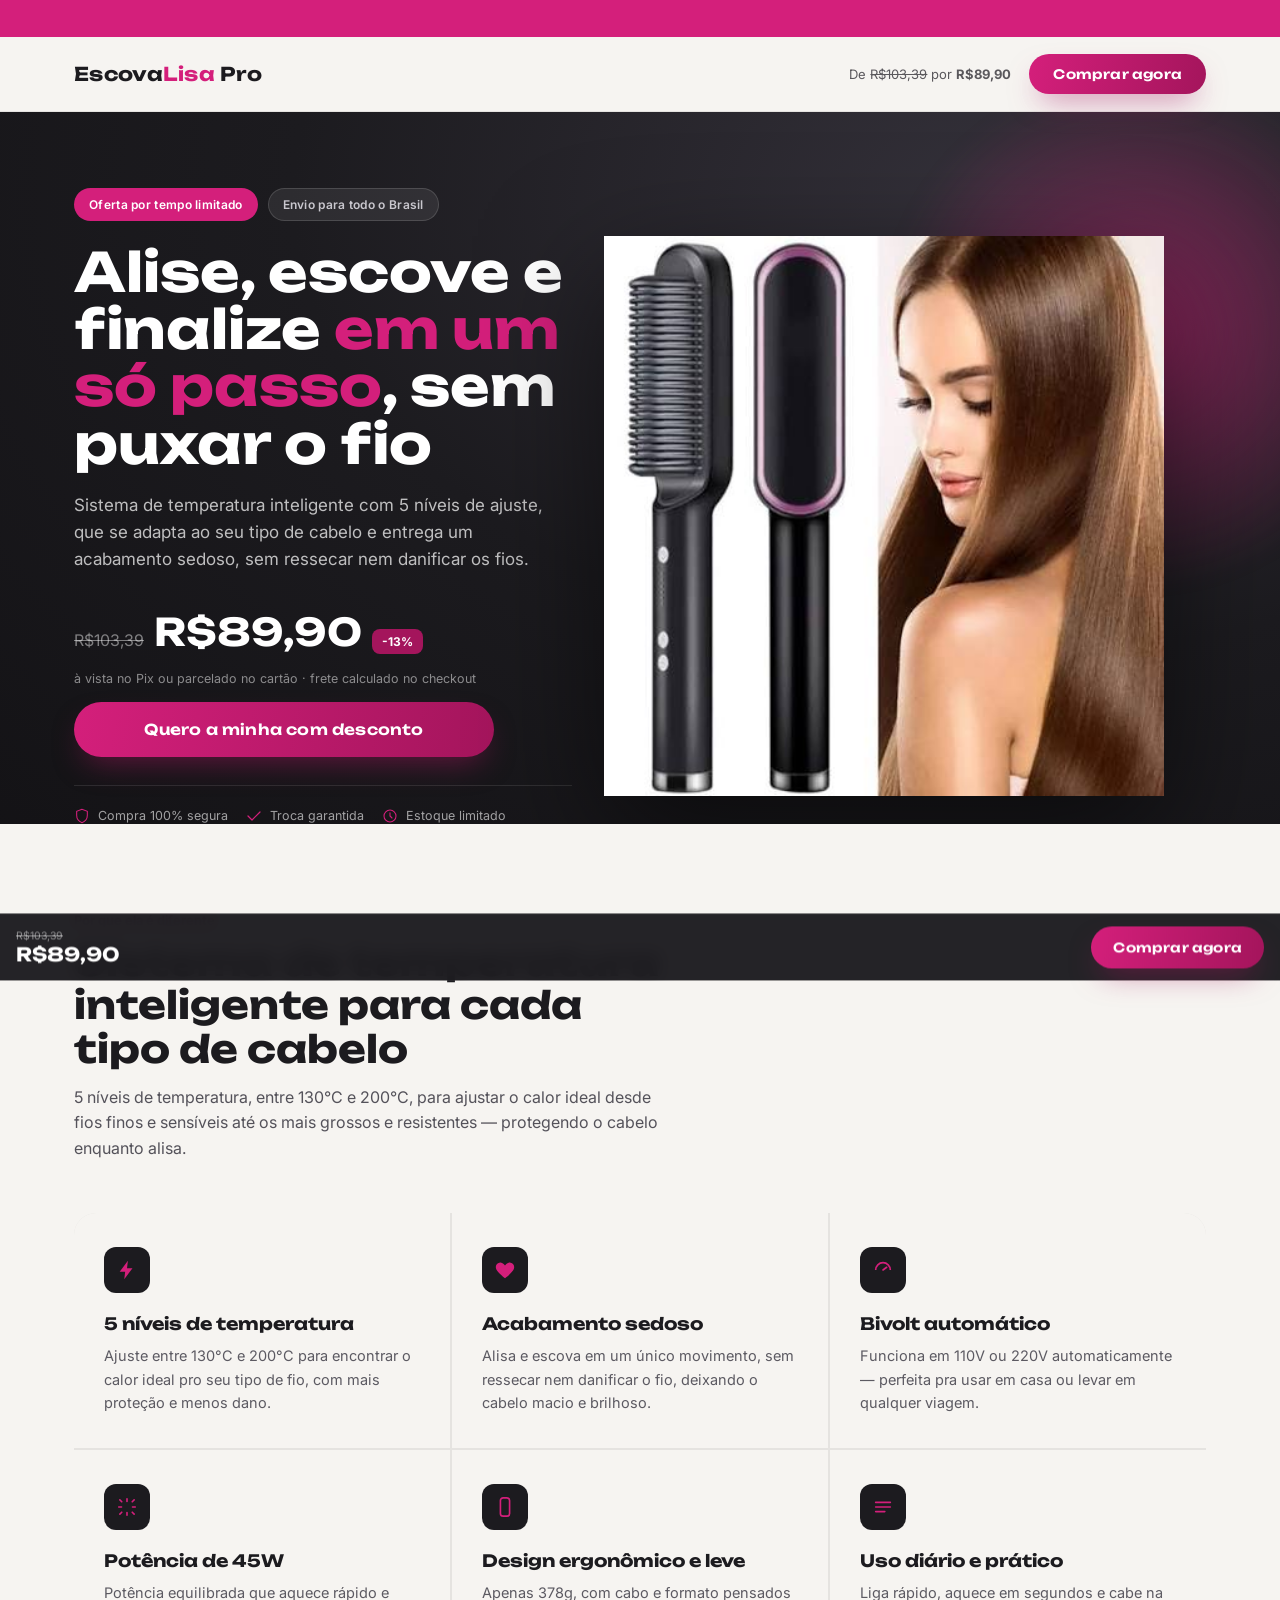
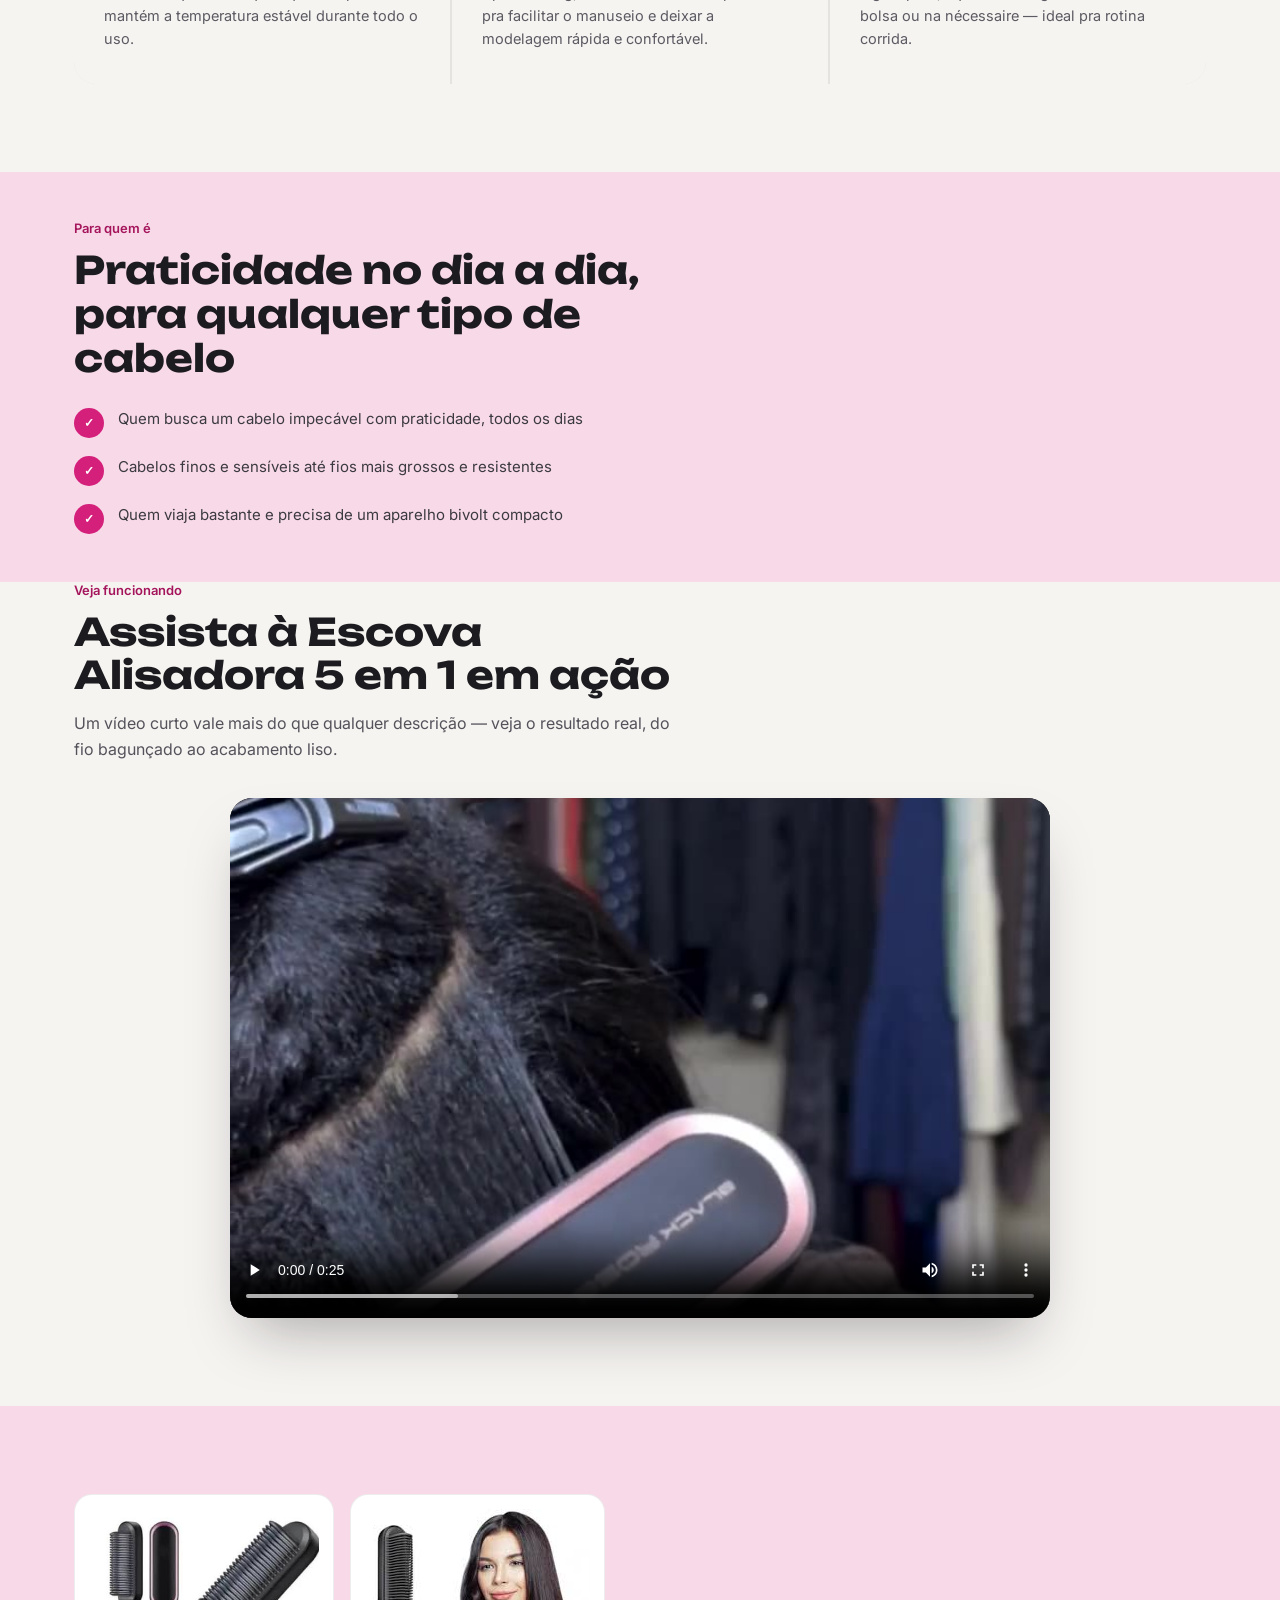
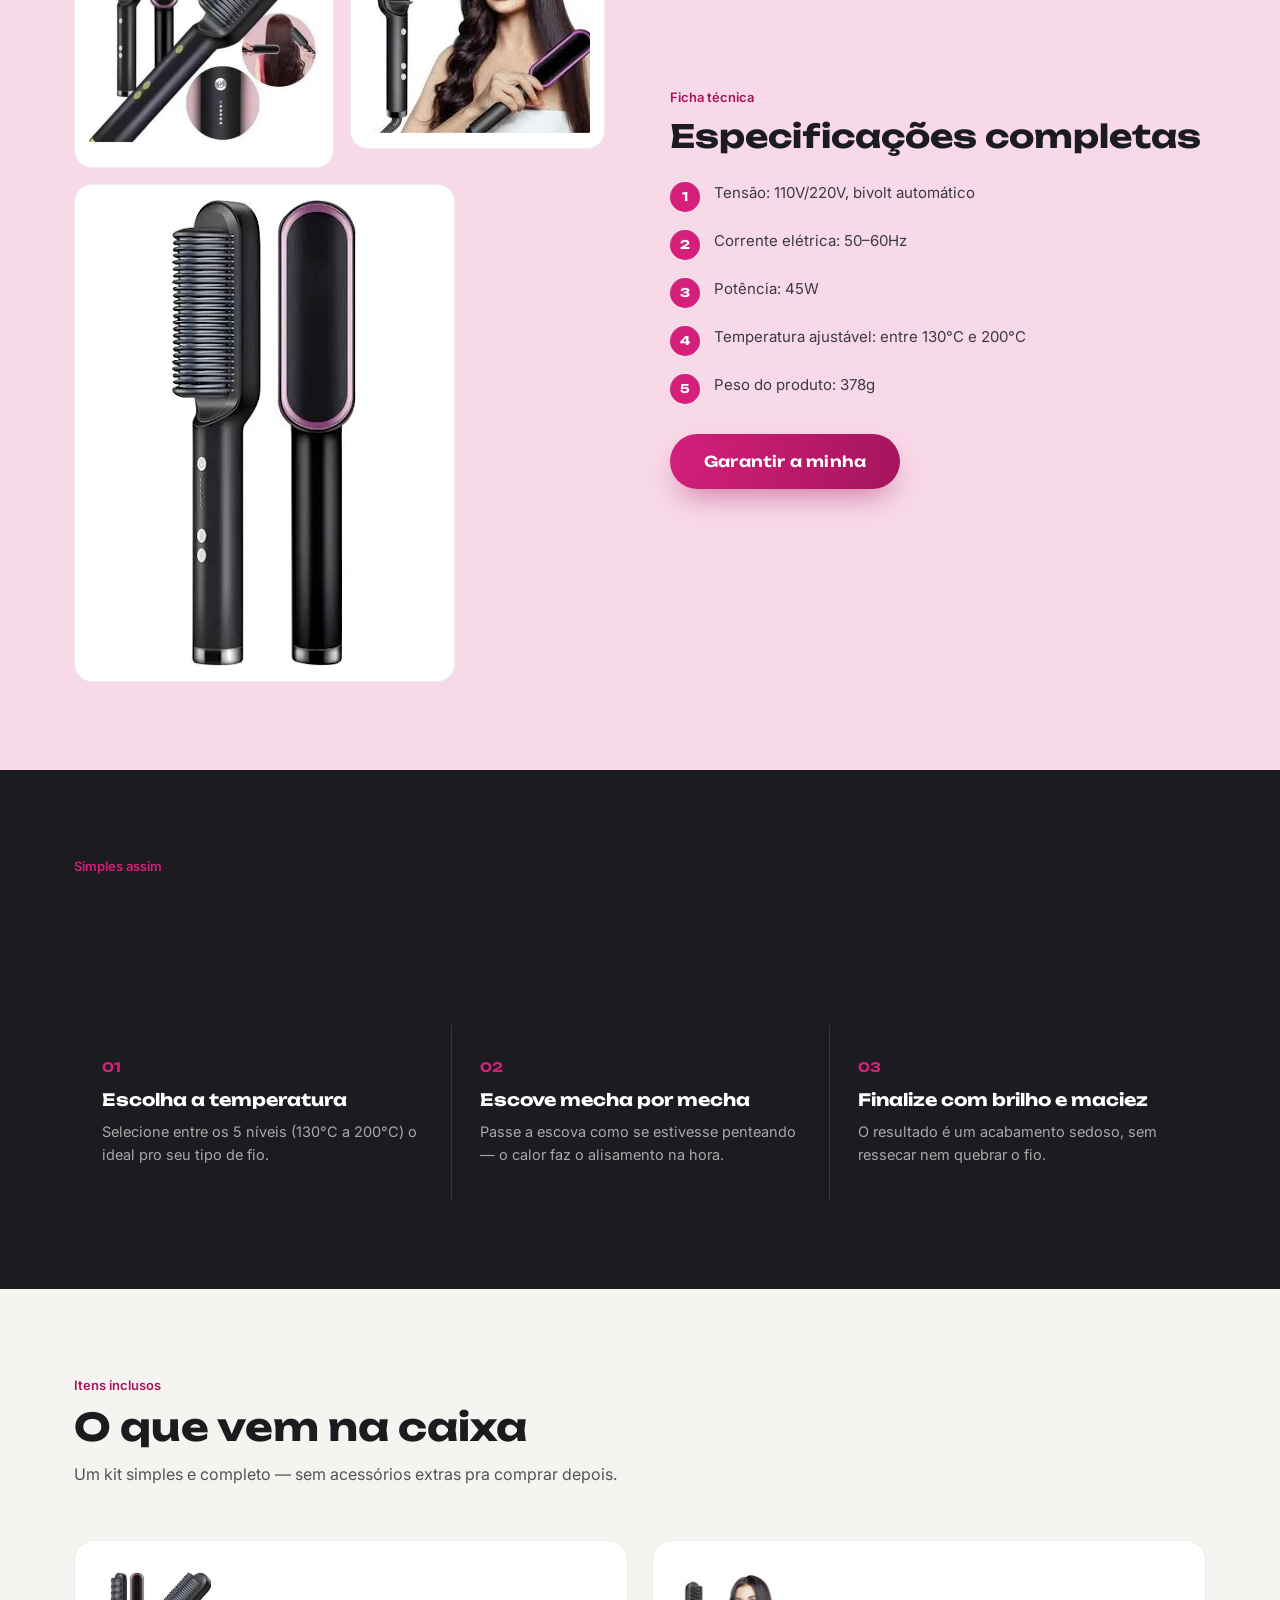
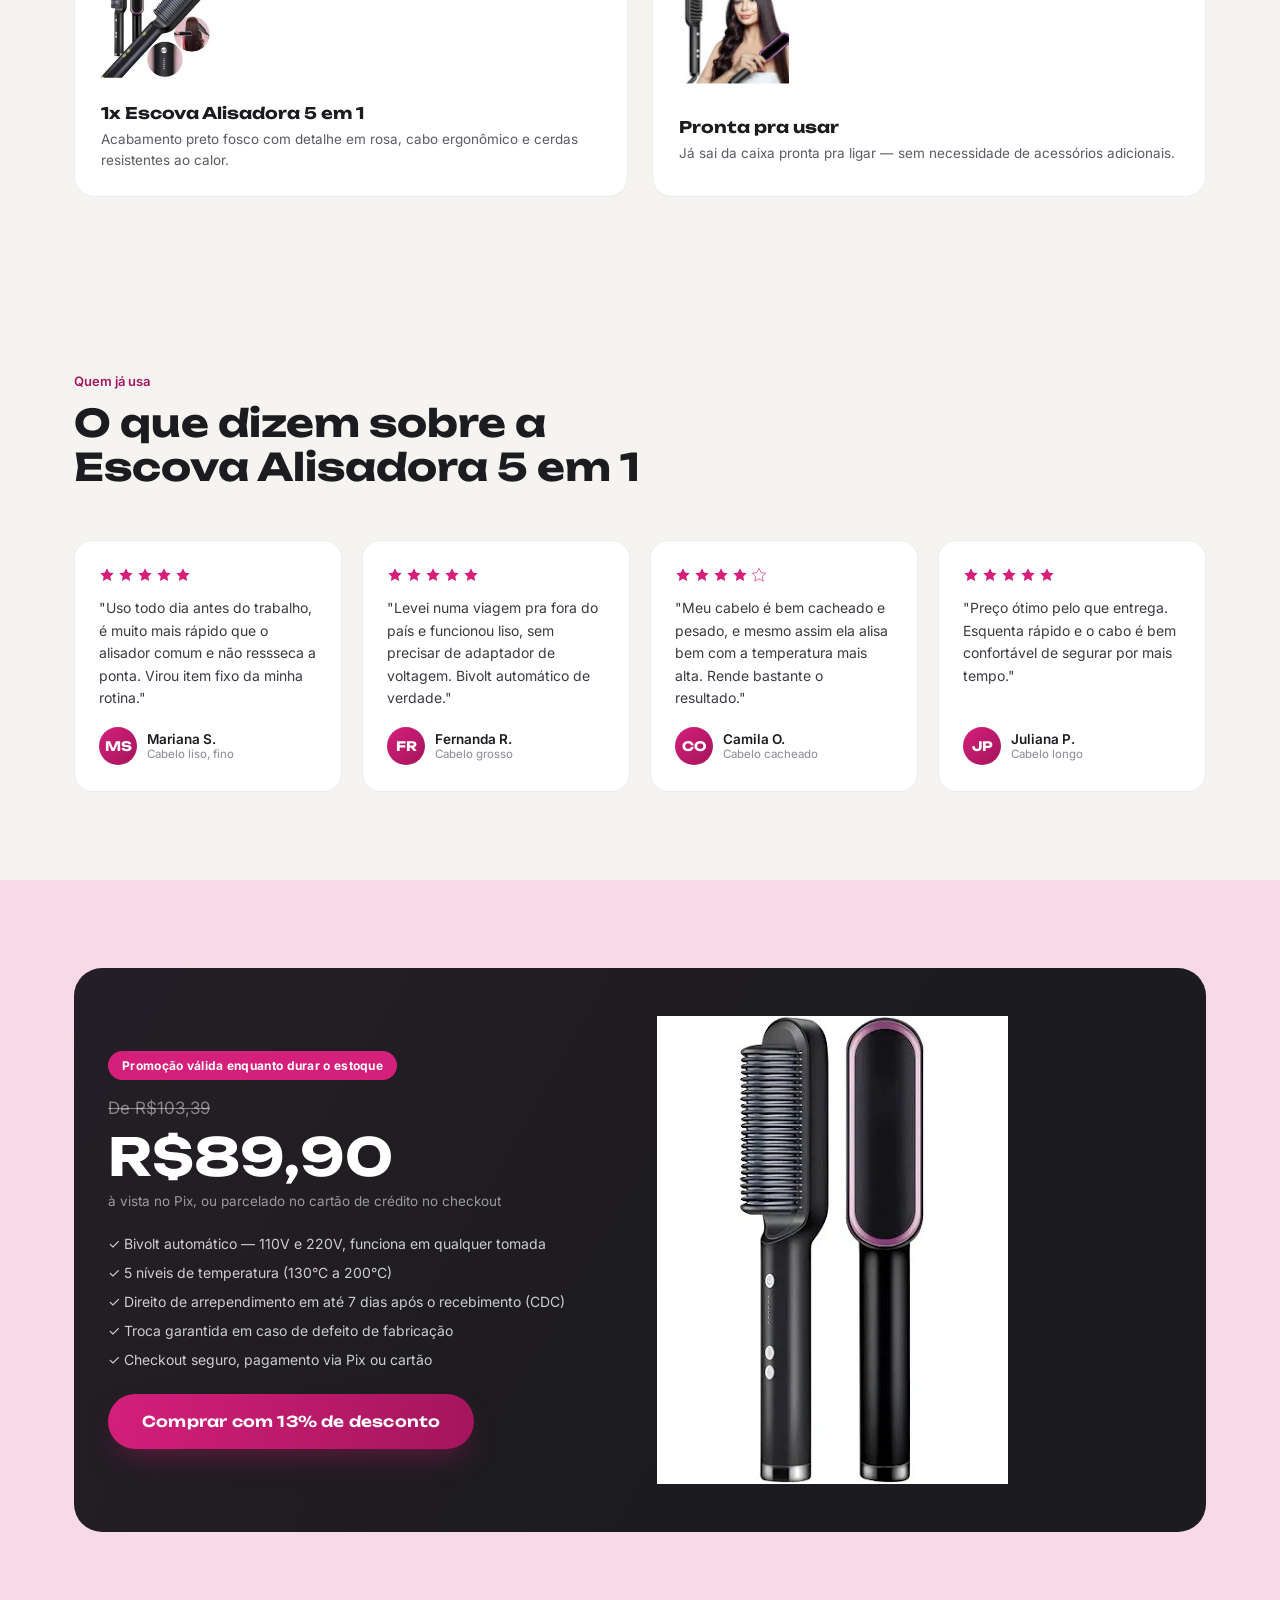
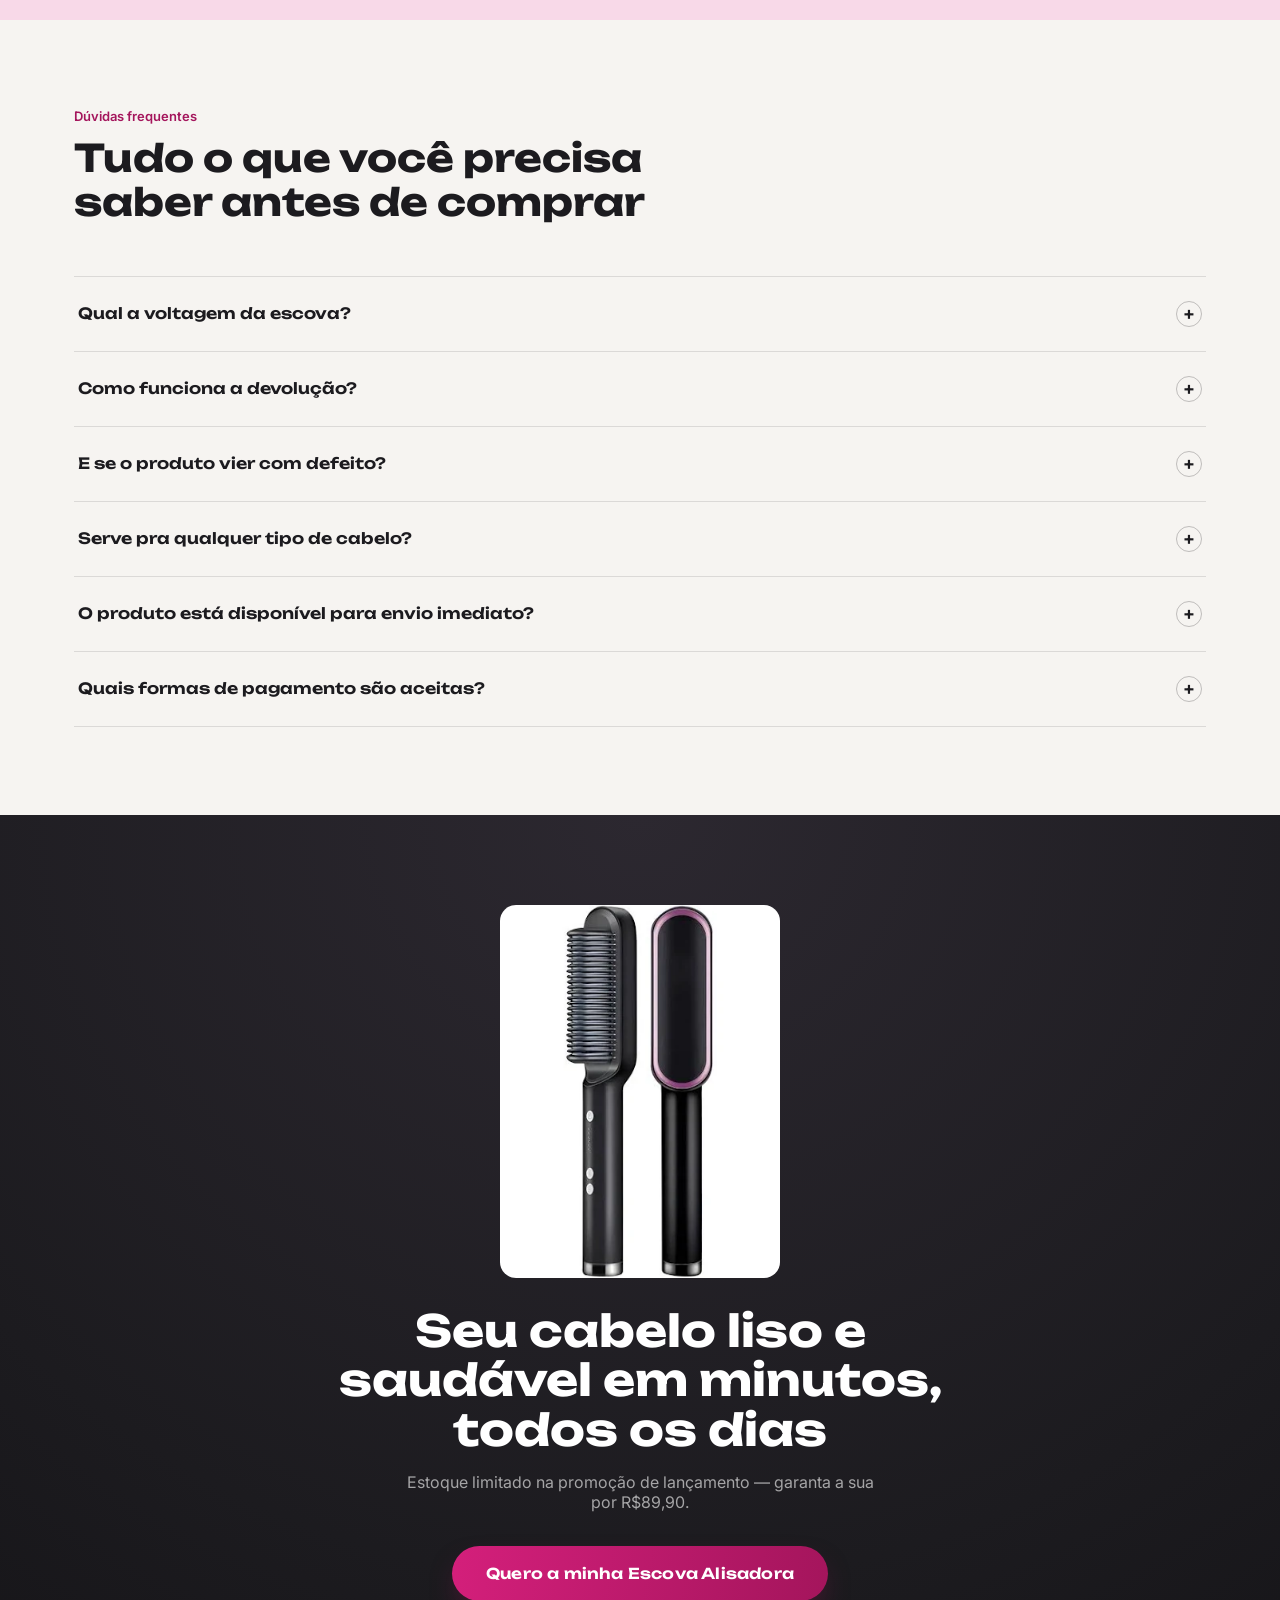
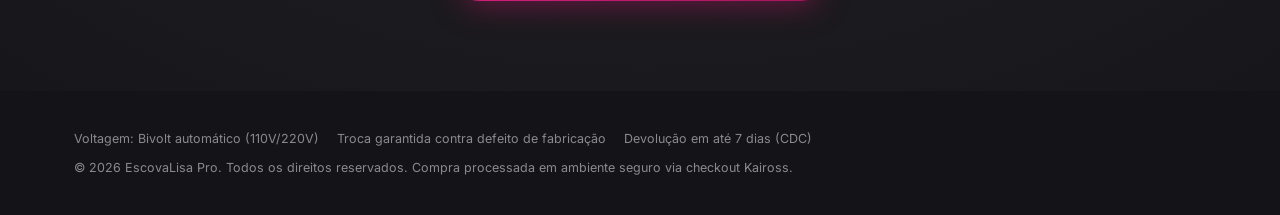
==== index-escova.html @ 03e6b5cd "Add files via upload" ====
<!DOCTYPE html>
<html lang="pt-BR">
<head>
<meta charset="UTF-8">
<meta name="viewport" content="width=device-width, initial-scale=1.0">
<title>Escova Alisadora 5 em 1 — Alise, Escove e Finalize em Segundos</title>
<link rel="preconnect" href="https://fonts.googleapis.com">
<link rel="preconnect" href="https://fonts.gstatic.com" crossorigin>
<link href="https://fonts.googleapis.com/css2?family=Unbounded:wght@400;600;700;900&family=Inter:wght@400;500;600;700;800&display=swap" rel="stylesheet">
<style>
  :root{
    --graphite:#1c1b1f;
    --graphite-2:#26242a;
    --steel:#8b8a92;
    --steel-light:#c9c7ce;
    --pink:#d41f7b;
    --pink-deep:#a4155c;
    --pink-soft:#f8d9e8;
    --cream:#f6f4f1;
    --white:#ffffff;
    --ink:#1c1b1f;
  }
  *{margin:0;padding:0;box-sizing:border-box;}
  html{scroll-behavior:smooth;-webkit-text-size-adjust:100%;text-size-adjust:100%;}
  body{
    font-family:'Inter',sans-serif;
    background:var(--cream);
    color:var(--ink);
    -webkit-font-smoothing:antialiased;
    overflow-x:hidden;
  }
  img{max-width:100%;display:block;}
  a{text-decoration:none;color:inherit;}
  h1,h2,h3,.display{font-family:'Unbounded',sans-serif;}
  .wrap{max-width:1180px;margin:0 auto;padding:0 24px;}
  .btn{
    display:inline-flex;align-items:center;justify-content:center;gap:10px;
    font-family:'Unbounded',sans-serif;
    font-weight:600;font-size:15px;letter-spacing:.2px;
    padding:18px 34px;border-radius:100px;
    border:none;cursor:pointer;
    transition:transform .18s ease, box-shadow .18s ease;
  }
  .btn-primary{
    background:linear-gradient(100deg,var(--pink) 0%, var(--pink-deep) 100%);
    color:var(--white);
    box-shadow:0 14px 30px -10px rgba(164,21,92,.55);
  }
  .btn-primary:hover{transform:translateY(-2px);box-shadow:0 18px 34px -8px rgba(164,21,92,.65);}
  .btn-ghost{
    background:transparent;border:1.5px solid rgba(28,27,31,.18);color:var(--ink);
  }

  /* ---------- HEADER ---------- */
  header{
    position:sticky;top:0;z-index:50;
    background:rgba(246,244,241,.86);
    backdrop-filter:blur(10px);
    border-bottom:1px solid rgba(28,27,31,.08);
  }
  header .wrap{display:flex;align-items:center;justify-content:space-between;height:74px;}
  .logo{font-family:'Unbounded',sans-serif;font-weight:700;font-size:19px;letter-spacing:.3px;}
  .logo span{color:var(--pink);}
  .header-cta{display:flex;align-items:center;gap:18px;}
  .header-price{font-size:13px;color:var(--graphite-2);opacity:.75;display:none;}
  @media(min-width:720px){.header-price{display:block;}}
  .header-cta .btn{padding:12px 24px;font-size:13px;}

  /* ---------- HERO ---------- */
  .hero{
    position:relative;
    background:radial-gradient(120% 140% at 78% 12%, #34313a 0%, var(--graphite) 46%, #121114 100%);
    color:var(--white);
    padding:56px 0 0;
    overflow:hidden;
  }
  .hero .wrap{
    display:grid;grid-template-columns:1fr;gap:8px;
    position:relative;z-index:2;
  }
  @media(min-width:960px){
    .hero .wrap{grid-template-columns:0.95fr 1.15fr;align-items:center;gap:32px;padding-top:20px;}
  }
  .badge-row{display:flex;flex-wrap:wrap;gap:10px;margin-bottom:22px;}
  .badge{
    font-size:12px;font-weight:600;letter-spacing:.3px;
    padding:8px 14px;border-radius:100px;
    background:rgba(255,255,255,.08);
    border:1px solid rgba(255,255,255,.14);
    color:var(--steel-light);
  }
  .badge.hot{background:var(--pink);color:#fff;border-color:transparent;}
  .hero h1{
    font-size:clamp(32px,4.6vw,54px);
    line-height:1.06;
    font-weight:700;
    max-width:620px;
  }
  .hero h1 em{
    font-style:normal;
    color:var(--pink);
  }
  .hero p.lead{
    margin-top:20px;
    font-size:17px;
    line-height:1.6;
    color:rgba(255,255,255,.72);
    max-width:480px;
  }
  .hero-cta-block{margin-top:34px;display:flex;flex-direction:column;gap:16px;max-width:420px;}
  .price-line{display:flex;align-items:baseline;gap:10px;flex-wrap:wrap;}
  .price-old{font-size:16px;color:rgba(255,255,255,.45);text-decoration:line-through;}
  .price-new{font-family:'Unbounded',sans-serif;font-size:clamp(28px,8vw,38px);font-weight:700;color:#fff;}
  .price-off{
    font-size:12px;font-weight:700;color:#fff;background:var(--pink-deep);
    padding:5px 10px;border-radius:8px;
  }
  .price-note{font-size:12.5px;color:rgba(255,255,255,.5);}
  .hero-trust{
    display:flex;flex-wrap:wrap;gap:18px;margin-top:28px;
    padding-top:22px;border-top:1px solid rgba(255,255,255,.1);
  }
  .hero-trust div{font-size:12.5px;color:rgba(255,255,255,.6);display:flex;align-items:center;gap:8px;}
  .hero-trust svg{flex-shrink:0;}

  .hero-media{position:relative;padding:20px 0 0;}
  .hero-media img{
    position:relative;z-index:2;
    width:100%;
    max-width:560px;
    filter:drop-shadow(0 40px 60px rgba(0,0,0,.55));
  }
  .glow{
    position:absolute;border-radius:50%;
    background:radial-gradient(circle,rgba(212,31,123,.55) 0%,rgba(212,31,123,0) 70%);
    filter:blur(10px);
    z-index:1;
  }
  .glow-1{width:520px;height:520px;top:-40px;right:-120px;}

  /* ---------- MARQUEE STRIP ---------- */
  .strip{
    background:var(--pink);
    color:#fff;
    padding:11px 0;
    overflow:hidden;
    white-space:nowrap;
    font-family:'Unbounded',sans-serif;
    font-size:12.5px;
    font-weight:600;
    letter-spacing:.4px;
  }
  .strip-track{display:inline-block;padding-left:100%;animation:scroll 42s linear infinite;}
  .strip-track span{margin:0 28px;}
  @keyframes scroll{from{transform:translateX(0);}to{transform:translateX(-100%);}}

  /* ---------- SECTION HEADINGS ---------- */
  .section{padding:88px 0;}
  .section-head{max-width:600px;margin-bottom:52px;}
  .section-head .kicker{
    font-size:13px;font-weight:600;color:var(--pink-deep);margin-bottom:12px;display:block;
  }
  .section-head h2{
    font-size:clamp(26px,3.2vw,38px);
    line-height:1.15;font-weight:700;color:var(--ink);
  }
  .section-head p{margin-top:14px;font-size:16px;line-height:1.6;color:#54525a;}
  .section.dark{background:var(--graphite);color:#fff;}
  .section.dark .section-head p{color:rgba(255,255,255,.65);}
  .section.soft{background:var(--pink-soft);}

  /* ---------- BENEFITS GRID ---------- */
  .benefits-grid{
    display:grid;grid-template-columns:repeat(1,1fr);gap:2px;
    background:rgba(28,27,31,.08);
    border-radius:22px;overflow:hidden;
  }
  @media(min-width:720px){.benefits-grid{grid-template-columns:repeat(2,1fr);}}
  @media(min-width:1080px){.benefits-grid{grid-template-columns:repeat(3,1fr);}}
  .benefit-card{
    background:var(--cream);
    padding:34px 30px;
  }
  .benefit-icon{
    width:46px;height:46px;border-radius:12px;
    background:var(--graphite);color:var(--pink);
    display:flex;align-items:center;justify-content:center;
    margin-bottom:20px;
  }
  .benefit-card h3{font-size:17px;font-weight:700;margin-bottom:10px;font-family:'Unbounded',sans-serif;}
  .benefit-card p{font-size:14.5px;line-height:1.6;color:#5c5a62;}

  /* ---------- TESTIMONIALS ---------- */
  .testimonial-grid{display:grid;grid-template-columns:1fr;gap:20px;}
  @media(min-width:720px){.testimonial-grid{grid-template-columns:repeat(2,1fr);}}
  @media(min-width:1080px){.testimonial-grid{grid-template-columns:repeat(4,1fr);}}
  .testimonial-card{
    background:#fff;border:1px solid rgba(28,27,31,.08);border-radius:18px;
    padding:26px 24px;display:flex;flex-direction:column;gap:14px;
  }
  .testimonial-stars{display:flex;gap:3px;}
  .testimonial-card p.quote{font-size:14px;line-height:1.6;color:#3c3a41;flex-grow:1;}
  .testimonial-person{display:flex;align-items:center;gap:10px;margin-top:4px;}
  .testimonial-avatar{
    width:38px;height:38px;border-radius:50%;
    background:linear-gradient(135deg,var(--pink),var(--pink-deep));
    color:#fff;font-family:'Unbounded',sans-serif;font-size:13px;font-weight:700;
    display:flex;align-items:center;justify-content:center;flex-shrink:0;
  }
  .testimonial-person .tname{font-size:13.5px;font-weight:600;color:var(--ink);}
  .testimonial-person .ttag{font-size:11.5px;color:#8a8892;}

  /* ---------- KIT / GALLERY ---------- */
  .kit-layout{display:grid;grid-template-columns:1fr;gap:36px;align-items:center;}
  @media(min-width:960px){.kit-layout{grid-template-columns:1fr 1fr;gap:60px;}}
  .kit-imgs{display:grid;grid-template-columns:1fr 1fr;gap:16px;}
  .kit-imgs img{border-radius:18px;background:#fff;padding:14px;border:1px solid rgba(28,27,31,.08);}
  .kit-imgs .full{grid-column:1/3;}
  .kit-list{list-style:none;display:flex;flex-direction:column;gap:18px;margin-top:26px;}
  .kit-list li{display:flex;gap:14px;font-size:15px;line-height:1.5;color:#3c3a41;}
  .kit-list li .num{
    flex-shrink:0;width:30px;height:30px;border-radius:50%;
    background:var(--pink);color:#fff;font-family:'Unbounded',sans-serif;font-size:12px;font-weight:700;
    display:flex;align-items:center;justify-content:center;
  }

  /* ---------- STEPS ---------- */
  .steps{display:grid;grid-template-columns:1fr;gap:0;counter-reset:step;}
  @media(min-width:820px){.steps{grid-template-columns:repeat(3,1fr);}}
  .step{
    position:relative;padding:34px 28px;border-left:1px solid rgba(255,255,255,.12);
  }
  .steps .step:first-child{border-left:none;}
  .step .step-num{
    font-family:'Unbounded',sans-serif;font-size:13px;color:var(--pink);font-weight:700;margin-bottom:14px;
  }
  .step h3{font-size:17px;font-weight:700;margin-bottom:10px;font-family:'Unbounded',sans-serif;}
  .step p{font-size:14.5px;line-height:1.6;color:rgba(255,255,255,.62);}

  /* ---------- COLORS ---------- */
  .color-grid{display:grid;grid-template-columns:1fr;gap:24px;}
  @media(min-width:720px){.color-grid{grid-template-columns:1fr 1fr;}}
  .color-card{
    background:#fff;border:1px solid rgba(28,27,31,.08);border-radius:20px;
    padding:26px;display:flex;gap:20px;align-items:center;flex-wrap:wrap;
  }
  .color-card img{width:110px;flex-shrink:0;}
  .color-dot{width:16px;height:16px;border-radius:50%;display:inline-block;margin-right:8px;vertical-align:middle;}
  .color-card h3{font-size:16px;font-family:'Unbounded',sans-serif;margin-bottom:6px;}
  .color-card p{font-size:13.5px;color:#5c5a62;line-height:1.5;}
  .stock-tag{
    display:inline-flex;align-items:center;gap:6px;margin-top:10px;font-size:12px;font-weight:600;color:#1c8a4c;
  }
  .stock-tag .dot{width:7px;height:7px;border-radius:50%;background:#1c8a4c;}

  /* ---------- OFFER ---------- */
  .offer-card{
    background:linear-gradient(120deg,#241f26,#1c1b1f 60%);
    border-radius:28px;color:#fff;
    padding:48px 34px;position:relative;overflow:hidden;
  }
  .offer-grid{display:grid;grid-template-columns:1fr;gap:34px;position:relative;z-index:2;}
  @media(min-width:900px){.offer-grid{grid-template-columns:1fr 1fr;align-items:center;}}
  .offer-price-old{font-size:17px;color:rgba(255,255,255,.45);text-decoration:line-through;}
  .offer-price-new{font-family:'Unbounded',sans-serif;font-size:clamp(32px,10vw,52px);font-weight:700;margin:6px 0 4px;}
  .offer-install{font-size:13.5px;color:rgba(255,255,255,.55);margin-bottom:26px;}
  .offer-list{list-style:none;display:flex;flex-direction:column;gap:12px;margin:26px 0;}
  .offer-list li{display:flex;gap:10px;align-items:flex-start;font-size:14px;color:rgba(255,255,255,.78);}
  .countdown-tag{
    display:inline-block;background:var(--pink);color:#fff;font-size:12px;font-weight:700;
    padding:7px 14px;border-radius:100px;margin-bottom:18px;letter-spacing:.3px;
  }

  /* ---------- FAQ ---------- */
  .faq{border-top:1px solid rgba(28,27,31,.12);}
  .faq-item{border-bottom:1px solid rgba(28,27,31,.12);}
  .faq-q{
    width:100%;text-align:left;background:none;border:none;cursor:pointer;
    padding:24px 4px;display:flex;justify-content:space-between;align-items:center;gap:20px;
    font-family:'Unbounded',sans-serif;font-size:15.5px;font-weight:600;color:var(--ink);
  }
  .faq-q .plus{
    flex-shrink:0;width:26px;height:26px;border-radius:50%;border:1.5px solid rgba(28,27,31,.25);
    display:flex;align-items:center;justify-content:center;font-size:16px;transition:transform .25s ease;
  }
  .faq-item.open .faq-q .plus{transform:rotate(45deg);background:var(--pink);border-color:var(--pink);color:#fff;}
  .faq-a{max-height:0;overflow:hidden;transition:max-height .3s ease;}
  .faq-a p{padding:0 4px 24px;font-size:14.5px;line-height:1.65;color:#54525a;max-width:680px;}
  .faq-item.open .faq-a{max-height:260px;}

  /* ---------- FOOTER CTA ---------- */
  .final-cta{
    background:radial-gradient(120% 160% at 50% 0%, #2c2830 0%, var(--graphite) 55%, #100f12 100%);
    color:#fff;text-align:center;padding:90px 0;
  }
  .final-cta h2{font-size:clamp(28px,4vw,44px);max-width:620px;margin:0 auto 18px;line-height:1.12;}
  .final-cta p{font-size:16px;color:rgba(255,255,255,.6);max-width:480px;margin:0 auto 34px;}

  footer{background:#141317;color:rgba(255,255,255,.5);padding:40px 0;font-size:12.5px;}
  footer .wrap{display:flex;flex-direction:column;gap:14px;}
  footer a{color:rgba(255,255,255,.7);}
  .foot-links{display:flex;flex-wrap:wrap;gap:18px;}

  /* ---------- STICKY MOBILE BAR ---------- */
  .sticky-bar{
    position:fixed;bottom:0;left:0;right:0;z-index:60;
    background:rgba(28,27,31,.96);backdrop-filter:blur(8px);
    padding:12px 16px;display:flex;align-items:center;justify-content:space-between;gap:14px;
    border-top:1px solid rgba(255,255,255,.08);
    transform:translateY(120%);transition:transform .3s ease;
  }
  .sticky-bar.show{transform:translateY(0);}
  .sticky-bar .sb-price{color:#fff;font-family:'Unbounded',sans-serif;}
  .sticky-bar .sb-price small{display:block;font-size:10.5px;color:rgba(255,255,255,.5);font-family:'Inter',sans-serif;text-decoration:line-through;}
  .sticky-bar .sb-price strong{font-size:19px;}
  .sticky-bar .btn{padding:13px 22px;font-size:13px;white-space:nowrap;}

  ::selection{background:var(--pink);color:#fff;}
</style>
</head>
<body>

<div class="strip">
  <div class="strip-track">
    <span>5 NÍVEIS DE TEMPERATURA</span><span>•</span>
    <span>ALISA E FINALIZA EM 1 PASSO</span><span>•</span>
    <span>BIVOLT AUTOMÁTICO 110V/220V</span><span>•</span>
    <span>FRETE GRÁTIS PARA TODO O BRASIL</span><span>•</span>
    <span>DE R$103,39 POR R$89,90</span><span>•</span>
    <span>5 NÍVEIS DE TEMPERATURA</span><span>•</span>
    <span>ALISA E FINALIZA EM 1 PASSO</span><span>•</span>
    <span>BIVOLT AUTOMÁTICO 110V/220V</span><span>•</span>
    <span>FRETE GRÁTIS PARA TODO O BRASIL</span><span>•</span>
    <span>DE R$103,39 POR R$89,90</span><span>•</span>
  </div>
</div>

<header>
  <div class="wrap">
    <div class="logo">Escova<span>Lisa</span> Pro</div>
    <div class="header-cta">
      <span class="header-price">De <s>R$103,39</s> por <strong>R$89,90</strong></span>
      <a class="btn btn-primary" href="https://pay.kaiross.com.br/dmLbLVXUfgyq" target="_blank" rel="noopener">Comprar agora</a>
    </div>
  </div>
</header>

<section class="hero">
  <div class="glow glow-1"></div>
  <div class="wrap">
    <div>
      <div class="badge-row">
        <span class="badge hot">Oferta por tempo limitado</span>
        <span class="badge">Envio para todo o Brasil</span>
      </div>
      <h1>Alise, escove e finalize <em>em um só passo</em>, sem puxar o fio</h1>
      <p class="lead">Sistema de temperatura inteligente com 5 níveis de ajuste, que se adapta ao seu tipo de cabelo e entrega um acabamento sedoso, sem ressecar nem danificar os fios.</p>

      <div class="hero-cta-block">
        <div class="price-line">
          <span class="price-old">R$103,39</span>
          <span class="price-new">R$89,90</span>
          <span class="price-off">-13%</span>
        </div>
        <div class="price-note">à vista no Pix ou parcelado no cartão · frete calculado no checkout</div>
        <a class="btn btn-primary" href="https://pay.kaiross.com.br/dmLbLVXUfgyq" target="_blank" rel="noopener" style="width:100%;">Quero a minha com desconto</a>
      </div>

      <div class="hero-trust">
        <div><svg width="16" height="16" viewBox="0 0 24 24" fill="none"><path d="M12 2L4 5v6c0 5 3.4 9.4 8 11 4.6-1.6 8-6 8-11V5l-8-3z" stroke="#d41f7b" stroke-width="1.6"/></svg>Compra 100% segura</div>
        <div><svg width="16" height="16" viewBox="0 0 24 24" fill="none"><path d="M3 12l6 6L21 6" stroke="#d41f7b" stroke-width="1.8" stroke-linecap="round" stroke-linejoin="round"/></svg>Troca garantida</div>
        <div><svg width="16" height="16" viewBox="0 0 24 24" fill="none"><circle cx="12" cy="12" r="9" stroke="#d41f7b" stroke-width="1.6"/><path d="M12 7v5l3 3" stroke="#d41f7b" stroke-width="1.6" stroke-linecap="round"/></svg>Estoque limitado</div>
      </div>
    </div>
    <div class="hero-media">
      <img src="[data-uri]" alt="Mulher com cabelo liso e brilhante ao lado da escova alisadora">
    </div>
  </div>
</section>

<section class="section" id="beneficios">
  <div class="wrap">
    <div class="section-head">
      <span class="kicker">Por que ela é diferente</span>
      <h2>Sistema de temperatura inteligente para cada tipo de cabelo</h2>
      <p>5 níveis de temperatura, entre 130°C e 200°C, para ajustar o calor ideal desde fios finos e sensíveis até os mais grossos e resistentes — protegendo o cabelo enquanto alisa.</p>
    </div>
    <div class="benefits-grid">
      <div class="benefit-card">
        <div class="benefit-icon"><svg width="22" height="22" viewBox="0 0 24 24" fill="none"><path d="M13 2L4 14h6l-1 8 9-12h-6l1-8z" fill="#d41f7b"/></svg></div>
        <h3>5 níveis de temperatura</h3>
        <p>Ajuste entre 130°C e 200°C para encontrar o calor ideal pro seu tipo de fio, com mais proteção e menos dano.</p>
      </div>
      <div class="benefit-card">
        <div class="benefit-icon"><svg width="22" height="22" viewBox="0 0 24 24" fill="none"><path d="M12 21s-7-5.2-9.4-9.6C1 8 2.6 4.6 6 4c2-.4 3.6.6 6 3 2.4-2.4 4-3.4 6-3 3.4.6 5 4 3.4 7.4C19 15.8 12 21 12 21z" fill="#d41f7b"/></svg></div>
        <h3>Acabamento sedoso</h3>
        <p>Alisa e escova em um único movimento, sem ressecar nem danificar o fio, deixando o cabelo macio e brilhoso.</p>
      </div>
      <div class="benefit-card">
        <div class="benefit-icon"><svg width="22" height="22" viewBox="0 0 24 24" fill="none"><path d="M4 12a8 8 0 1116 0" stroke="#d41f7b" stroke-width="1.8"/><path d="M12 12l4-3" stroke="#d41f7b" stroke-width="1.8" stroke-linecap="round"/></svg></div>
        <h3>Bivolt automático</h3>
        <p>Funciona em 110V ou 220V automaticamente — perfeita pra usar em casa ou levar em qualquer viagem.</p>
      </div>
      <div class="benefit-card">
        <div class="benefit-icon"><svg width="22" height="22" viewBox="0 0 24 24" fill="none"><path d="M12 3v3M12 18v3M4.2 4.2l2.1 2.1M17.7 17.7l2.1 2.1M3 12h3M18 12h3M4.2 19.8l2.1-2.1M17.7 6.3l2.1-2.1" stroke="#d41f7b" stroke-width="1.8" stroke-linecap="round"/></svg></div>
        <h3>Potência de 45W</h3>
        <p>Potência equilibrada que aquece rápido e mantém a temperatura estável durante todo o uso.</p>
      </div>
      <div class="benefit-card">
        <div class="benefit-icon"><svg width="22" height="22" viewBox="0 0 24 24" fill="none"><rect x="7" y="2" width="10" height="20" rx="3" stroke="#d41f7b" stroke-width="1.8"/></svg></div>
        <h3>Design ergonômico e leve</h3>
        <p>Apenas 378g, com cabo e formato pensados pra facilitar o manuseio e deixar a modelagem rápida e confortável.</p>
      </div>
      <div class="benefit-card">
        <div class="benefit-icon"><svg width="22" height="22" viewBox="0 0 24 24" fill="none"><path d="M4 7h16M4 12h16M4 17h10" stroke="#d41f7b" stroke-width="1.8" stroke-linecap="round"/></svg></div>
        <h3>Uso diário e prático</h3>
        <p>Liga rápido, aquece em segundos e cabe na bolsa ou na nécessaire — ideal pra rotina corrida.</p>
      </div>
    </div>
  </div>
</section>

<section class="section soft" id="ideal-para" style="padding-top:48px;padding-bottom:48px;">
  <div class="wrap">
    <div class="section-head" style="margin-bottom:28px;">
      <span class="kicker">Para quem é</span>
      <h2>Praticidade no dia a dia, para qualquer tipo de cabelo</h2>
    </div>
    <ul class="kit-list" style="max-width:640px;">
      <li><span class="num">✓</span> Quem busca um cabelo impecável com praticidade, todos os dias</li>
      <li><span class="num">✓</span> Cabelos finos e sensíveis até fios mais grossos e resistentes</li>
      <li><span class="num">✓</span> Quem viaja bastante e precisa de um aparelho bivolt compacto</li>
    </ul>
  </div>
</section>


<section class="section" id="video" style="padding-top:0;">
  <div class="wrap">
    <div class="section-head" style="margin-bottom:36px;">
      <span class="kicker">Veja funcionando</span>
      <h2>Assista à Escova Alisadora 5 em 1 em ação</h2>
      <p>Um vídeo curto vale mais do que qualquer descrição — veja o resultado real, do fio bagunçado ao acabamento liso.</p>
    </div>
    <div style="max-width:820px;margin:0 auto;border-radius:22px;overflow:hidden;box-shadow:0 30px 60px -20px rgba(28,27,31,.35);background:#000;">
      <video id="produtoVideo" controls playsinline preload="metadata" poster="[data-uri]" style="width:100%;display:block;max-height:520px;object-fit:cover;">
        <source src="video-escova.webm" type="video/webm">
        <source src="video-escova.mp4" type="video/mp4">
        Seu navegador não suporta a reprodução de vídeo.
      </video>
    </div>
  </div>
</section>

<section class="section soft" id="kit">
  <div class="wrap">
    <div class="kit-layout">
      <div class="kit-imgs">
        <img src="[data-uri]" alt="Escova alisadora com indicador de temperatura">
        <img src="[data-uri]" alt="Mulher usando a escova alisadora">
        <img class="full" src="[data-uri]" alt="Escova alisadora 5 em 1">
      </div>
      <div>
        <span class="kicker" style="color:var(--pink-deep);font-weight:600;font-size:13px;">Ficha técnica</span>
        <h2 style="font-size:clamp(24px,3vw,32px);font-weight:700;margin-top:10px;">Especificações completas</h2>
        <ul class="kit-list">
          <li><span class="num">1</span> Tensão: 110V/220V, bivolt automático</li>
          <li><span class="num">2</span> Corrente elétrica: 50–60Hz</li>
          <li><span class="num">3</span> Potência: 45W</li>
          <li><span class="num">4</span> Temperatura ajustável: entre 130°C e 200°C</li>
          <li><span class="num">5</span> Peso do produto: 378g</li>
        </ul>
        <a class="btn btn-primary" href="https://pay.kaiross.com.br/dmLbLVXUfgyq" target="_blank" rel="noopener" style="margin-top:30px;">Garantir a minha</a>
      </div>
    </div>
  </div>
</section>

<section class="section dark">
  <div class="wrap">
    <div class="section-head">
      <span class="kicker" style="color:var(--pink);">Simples assim</span>
      <h2>Do cabelo bagunçado ao liso em minutos</h2>
    </div>
    <div class="steps">
      <div class="step">
        <div class="step-num">01</div>
        <h3>Escolha a temperatura</h3>
        <p>Selecione entre os 5 níveis (130°C a 200°C) o ideal pro seu tipo de fio.</p>
      </div>
      <div class="step">
        <div class="step-num">02</div>
        <h3>Escove mecha por mecha</h3>
        <p>Passe a escova como se estivesse penteando — o calor faz o alisamento na hora.</p>
      </div>
      <div class="step">
        <div class="step-num">03</div>
        <h3>Finalize com brilho e maciez</h3>
        <p>O resultado é um acabamento sedoso, sem ressecar nem quebrar o fio.</p>
      </div>
    </div>
  </div>
</section>

<section class="section" id="cores">
  <div class="wrap">
    <div class="section-head">
      <span class="kicker">Itens inclusos</span>
      <h2>O que vem na caixa</h2>
      <p>Um kit simples e completo — sem acessórios extras pra comprar depois.</p>
    </div>
    <div class="color-grid">
      <div class="color-card">
        <img src="[data-uri]" alt="Escova alisadora 5 em 1">
        <div>
          <h3>1x Escova Alisadora 5 em 1</h3>
          <p>Acabamento preto fosco com detalhe em rosa, cabo ergonômico e cerdas resistentes ao calor.</p>
        </div>
      </div>
      <div class="color-card">
        <img src="[data-uri]" alt="Escova alisadora em uso">
        <div>
          <h3>Pronta pra usar</h3>
          <p>Já sai da caixa pronta pra ligar — sem necessidade de acessórios adicionais.</p>
        </div>
      </div>
    </div>
  </div>
</section>

<section class="section" id="depoimentos">
  <div class="wrap">
    <div class="section-head">
      <span class="kicker">Quem já usa</span>
      <h2>O que dizem sobre a Escova Alisadora 5 em 1</h2>
    </div>
    <div class="testimonial-grid">
      <div class="testimonial-card">
        <div class="testimonial-stars">
          <svg width="16" height="16" viewBox="0 0 24 24" fill="#d41f7b"><path d="M12 2l3.1 6.3 6.9 1-5 4.9 1.2 6.9-6.2-3.3-6.2 3.3 1.2-6.9-5-4.9 6.9-1z"/></svg>
          <svg width="16" height="16" viewBox="0 0 24 24" fill="#d41f7b"><path d="M12 2l3.1 6.3 6.9 1-5 4.9 1.2 6.9-6.2-3.3-6.2 3.3 1.2-6.9-5-4.9 6.9-1z"/></svg>
          <svg width="16" height="16" viewBox="0 0 24 24" fill="#d41f7b"><path d="M12 2l3.1 6.3 6.9 1-5 4.9 1.2 6.9-6.2-3.3-6.2 3.3 1.2-6.9-5-4.9 6.9-1z"/></svg>
          <svg width="16" height="16" viewBox="0 0 24 24" fill="#d41f7b"><path d="M12 2l3.1 6.3 6.9 1-5 4.9 1.2 6.9-6.2-3.3-6.2 3.3 1.2-6.9-5-4.9 6.9-1z"/></svg>
          <svg width="16" height="16" viewBox="0 0 24 24" fill="#d41f7b"><path d="M12 2l3.1 6.3 6.9 1-5 4.9 1.2 6.9-6.2-3.3-6.2 3.3 1.2-6.9-5-4.9 6.9-1z"/></svg>
        </div>
        <p class="quote">"Uso todo dia antes do trabalho, é muito mais rápido que o alisador comum e não ressseca a ponta. Virou item fixo da minha rotina."</p>
        <div class="testimonial-person">
          <div class="testimonial-avatar">MS</div>
          <div><div class="tname">Mariana S.</div><div class="ttag">Cabelo liso, fino</div></div>
        </div>
      </div>
      <div class="testimonial-card">
        <div class="testimonial-stars">
          <svg width="16" height="16" viewBox="0 0 24 24" fill="#d41f7b"><path d="M12 2l3.1 6.3 6.9 1-5 4.9 1.2 6.9-6.2-3.3-6.2 3.3 1.2-6.9-5-4.9 6.9-1z"/></svg>
          <svg width="16" height="16" viewBox="0 0 24 24" fill="#d41f7b"><path d="M12 2l3.1 6.3 6.9 1-5 4.9 1.2 6.9-6.2-3.3-6.2 3.3 1.2-6.9-5-4.9 6.9-1z"/></svg>
          <svg width="16" height="16" viewBox="0 0 24 24" fill="#d41f7b"><path d="M12 2l3.1 6.3 6.9 1-5 4.9 1.2 6.9-6.2-3.3-6.2 3.3 1.2-6.9-5-4.9 6.9-1z"/></svg>
          <svg width="16" height="16" viewBox="0 0 24 24" fill="#d41f7b"><path d="M12 2l3.1 6.3 6.9 1-5 4.9 1.2 6.9-6.2-3.3-6.2 3.3 1.2-6.9-5-4.9 6.9-1z"/></svg>
          <svg width="16" height="16" viewBox="0 0 24 24" fill="#d41f7b"><path d="M12 2l3.1 6.3 6.9 1-5 4.9 1.2 6.9-6.2-3.3-6.2 3.3 1.2-6.9-5-4.9 6.9-1z"/></svg>
        </div>
        <p class="quote">"Levei numa viagem pra fora do país e funcionou liso, sem precisar de adaptador de voltagem. Bivolt automático de verdade."</p>
        <div class="testimonial-person">
          <div class="testimonial-avatar">FR</div>
          <div><div class="tname">Fernanda R.</div><div class="ttag">Cabelo grosso</div></div>
        </div>
      </div>
      <div class="testimonial-card">
        <div class="testimonial-stars">
          <svg width="16" height="16" viewBox="0 0 24 24" fill="#d41f7b"><path d="M12 2l3.1 6.3 6.9 1-5 4.9 1.2 6.9-6.2-3.3-6.2 3.3 1.2-6.9-5-4.9 6.9-1z"/></svg>
          <svg width="16" height="16" viewBox="0 0 24 24" fill="#d41f7b"><path d="M12 2l3.1 6.3 6.9 1-5 4.9 1.2 6.9-6.2-3.3-6.2 3.3 1.2-6.9-5-4.9 6.9-1z"/></svg>
          <svg width="16" height="16" viewBox="0 0 24 24" fill="#d41f7b"><path d="M12 2l3.1 6.3 6.9 1-5 4.9 1.2 6.9-6.2-3.3-6.2 3.3 1.2-6.9-5-4.9 6.9-1z"/></svg>
          <svg width="16" height="16" viewBox="0 0 24 24" fill="#d41f7b"><path d="M12 2l3.1 6.3 6.9 1-5 4.9 1.2 6.9-6.2-3.3-6.2 3.3 1.2-6.9-5-4.9 6.9-1z"/></svg>
          <svg width="16" height="16" viewBox="0 0 24 24" fill="none" stroke="#d41f7b"><path d="M12 2l3.1 6.3 6.9 1-5 4.9 1.2 6.9-6.2-3.3-6.2 3.3 1.2-6.9-5-4.9 6.9-1z"/></svg>
        </div>
        <p class="quote">"Meu cabelo é bem cacheado e pesado, e mesmo assim ela alisa bem com a temperatura mais alta. Rende bastante o resultado."</p>
        <div class="testimonial-person">
          <div class="testimonial-avatar">CO</div>
          <div><div class="tname">Camila O.</div><div class="ttag">Cabelo cacheado</div></div>
        </div>
      </div>
      <div class="testimonial-card">
        <div class="testimonial-stars">
          <svg width="16" height="16" viewBox="0 0 24 24" fill="#d41f7b"><path d="M12 2l3.1 6.3 6.9 1-5 4.9 1.2 6.9-6.2-3.3-6.2 3.3 1.2-6.9-5-4.9 6.9-1z"/></svg>
          <svg width="16" height="16" viewBox="0 0 24 24" fill="#d41f7b"><path d="M12 2l3.1 6.3 6.9 1-5 4.9 1.2 6.9-6.2-3.3-6.2 3.3 1.2-6.9-5-4.9 6.9-1z"/></svg>
          <svg width="16" height="16" viewBox="0 0 24 24" fill="#d41f7b"><path d="M12 2l3.1 6.3 6.9 1-5 4.9 1.2 6.9-6.2-3.3-6.2 3.3 1.2-6.9-5-4.9 6.9-1z"/></svg>
          <svg width="16" height="16" viewBox="0 0 24 24" fill="#d41f7b"><path d="M12 2l3.1 6.3 6.9 1-5 4.9 1.2 6.9-6.2-3.3-6.2 3.3 1.2-6.9-5-4.9 6.9-1z"/></svg>
          <svg width="16" height="16" viewBox="0 0 24 24" fill="#d41f7b"><path d="M12 2l3.1 6.3 6.9 1-5 4.9 1.2 6.9-6.2-3.3-6.2 3.3 1.2-6.9-5-4.9 6.9-1z"/></svg>
        </div>
        <p class="quote">"Preço ótimo pelo que entrega. Esquenta rápido e o cabo é bem confortável de segurar por mais tempo."</p>
        <div class="testimonial-person">
          <div class="testimonial-avatar">JP</div>
          <div><div class="tname">Juliana P.</div><div class="ttag">Cabelo longo</div></div>
        </div>
      </div>
    </div>
  </div>
</section>

<section class="section soft" id="oferta">
  <div class="wrap">
    <div class="offer-card">
      <div class="offer-grid">
        <div>
          <span class="countdown-tag">Promoção válida enquanto durar o estoque</span>
          <div class="offer-price-old">De R$103,39</div>
          <div class="offer-price-new">R$89,90</div>
          <div class="offer-install">à vista no Pix, ou parcelado no cartão de crédito no checkout</div>
          <ul class="offer-list">
            <li>✓ Bivolt automático — 110V e 220V, funciona em qualquer tomada</li>
            <li>✓ 5 níveis de temperatura (130°C a 200°C)</li>
            <li>✓ Direito de arrependimento em até 7 dias após o recebimento (CDC)</li>
            <li>✓ Troca garantida em caso de defeito de fabricação</li>
            <li>✓ Checkout seguro, pagamento via Pix ou cartão</li>
          </ul>
          <a class="btn btn-primary" href="https://pay.kaiross.com.br/dmLbLVXUfgyq" target="_blank" rel="noopener">Comprar com 13% de desconto</a>
        </div>
        <div>
          <img src="[data-uri]" alt="Escova alisadora 5 em 1">
        </div>
      </div>
    </div>
  </div>
</section>

<section class="section" id="faq">
  <div class="wrap">
    <div class="section-head">
      <span class="kicker">Dúvidas frequentes</span>
      <h2>Tudo o que você precisa saber antes de comprar</h2>
    </div>
    <div class="faq">
      <div class="faq-item">
        <button class="faq-q">Qual a voltagem da escova? <span class="plus">+</span></button>
        <div class="faq-a"><p>Bivolt automático: funciona em 110V e 220V sem precisar de ajuste manual nem transformador. Pode usar em qualquer tomada do Brasil ou levar em viagens ao exterior.</p></div>
      </div>
      <div class="faq-item">
        <button class="faq-q">Como funciona a devolução? <span class="plus">+</span></button>
        <div class="faq-a"><p>Conforme o Código de Defesa do Consumidor, você tem até 7 dias corridos após o recebimento para desistir da compra e solicitar a devolução, sem necessidade de justificativa. O produto deve ser devolvido na embalagem original, sem sinais de uso.</p></div>
      </div>
      <div class="faq-item">
        <button class="faq-q">E se o produto vier com defeito? <span class="plus">+</span></button>
        <div class="faq-a"><p>Você tem garantia contra defeitos de fabricação. Basta entrar em contato pelos canais informados na confirmação do pedido para solicitarmos a troca ou o reparo do produto.</p></div>
      </div>
      <div class="faq-item">
        <button class="faq-q">Serve pra qualquer tipo de cabelo? <span class="plus">+</span></button>
        <div class="faq-a"><p>Sim. Com 5 níveis de temperatura entre 130°C e 200°C, dá pra ajustar desde cabelos finos e sensíveis até fios grossos e resistentes.</p></div>
      </div>
      <div class="faq-item">
        <button class="faq-q">O produto está disponível para envio imediato? <span class="plus">+</span></button>
        <div class="faq-a"><p>Sim, o envio é feito assim que a compra é confirmada. O prazo de entrega é calculado no checkout de acordo com o seu CEP.</p></div>
      </div>
      <div class="faq-item">
        <button class="faq-q">Quais formas de pagamento são aceitas? <span class="plus">+</span></button>
        <div class="faq-a"><p>O pagamento é processado em ambiente seguro e aceita Pix e cartão de crédito, com parcelamento disponível de acordo com as condições exibidas no checkout.</p></div>
      </div>
    </div>
  </div>
</section>

<section class="final-cta">
  <div class="wrap">
    <img src="[data-uri]" alt="Escova Alisadora 5 em 1" style="width:280px;max-width:70%;margin:0 auto 28px;border-radius:16px;">
    <h2>Seu cabelo liso e saudável em minutos, todos os dias</h2>
    <p>Estoque limitado na promoção de lançamento — garanta a sua por R$89,90.</p>
    <a class="btn btn-primary" href="https://pay.kaiross.com.br/dmLbLVXUfgyq" target="_blank" rel="noopener">Quero a minha Escova Alisadora</a>
  </div>
</section>

<footer>
  <div class="wrap">
    <div class="foot-links">
      <span>Voltagem: Bivolt automático (110V/220V)</span>
      <span>Troca garantida contra defeito de fabricação</span>
      <span>Devolução em até 7 dias (CDC)</span>
    </div>
    <div>© 2026 EscovaLisa Pro. Todos os direitos reservados. Compra processada em ambiente seguro via checkout Kaiross.</div>
  </div>
</footer>

<div class="sticky-bar" id="stickyBar">
  <div class="sb-price"><small>R$103,39</small><strong>R$89,90</strong></div>
  <a class="btn btn-primary" href="https://pay.kaiross.com.br/dmLbLVXUfgyq" target="_blank" rel="noopener">Comprar agora</a>
</div>

<script>
  document.querySelectorAll('.faq-q').forEach(function(btn){
    btn.addEventListener('click', function(){
      var item = btn.closest('.faq-item');
      var wasOpen = item.classList.contains('open');
      document.querySelectorAll('.faq-item.open').forEach(function(el){el.classList.remove('open');});
      if(!wasOpen){ item.classList.add('open'); }
    });
  });

  var hero = document.querySelector('.hero');
  var stickyBar = document.getElementById('stickyBar');
  window.addEventListener('scroll', function(){
    var heroBottom = hero.getBoundingClientRect().bottom;
    if(heroBottom < 0){ stickyBar.classList.add('show'); }
    else { stickyBar.classList.remove('show'); }
  });
</script>

</body>
</html>
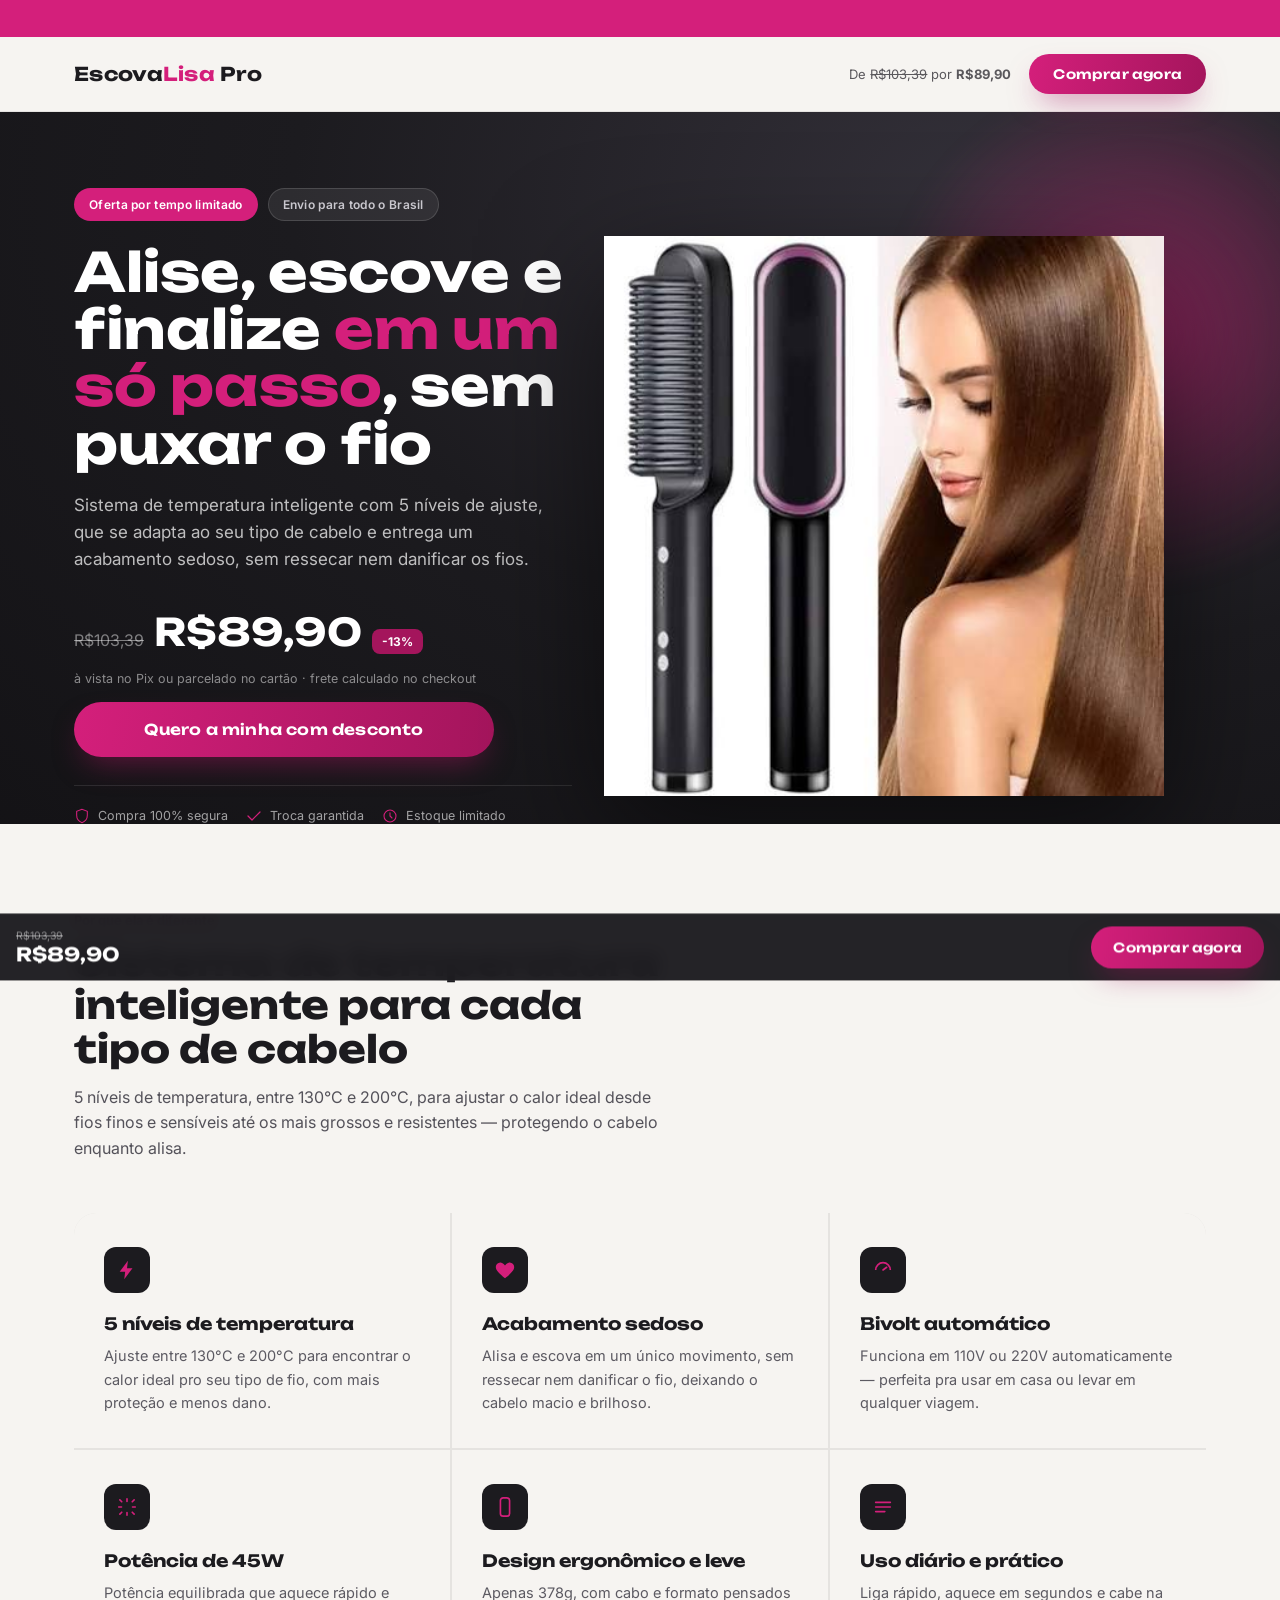
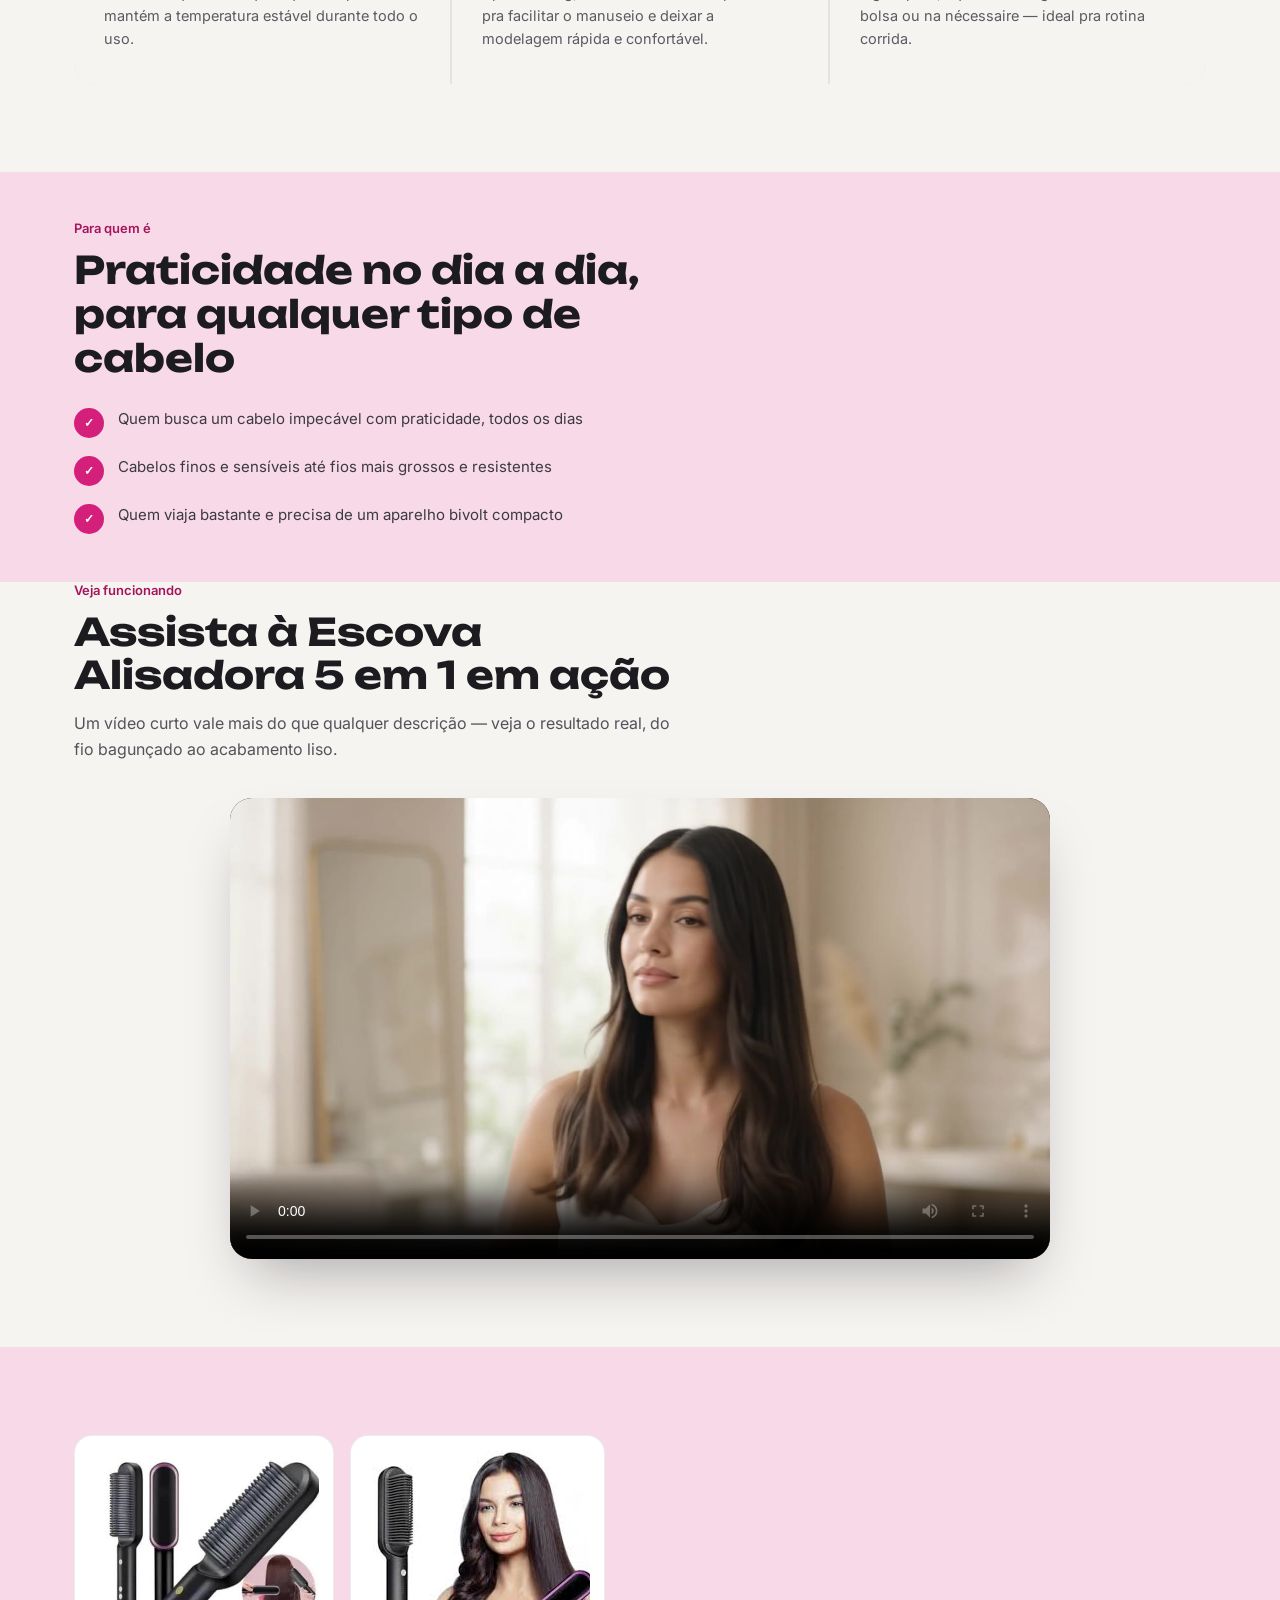
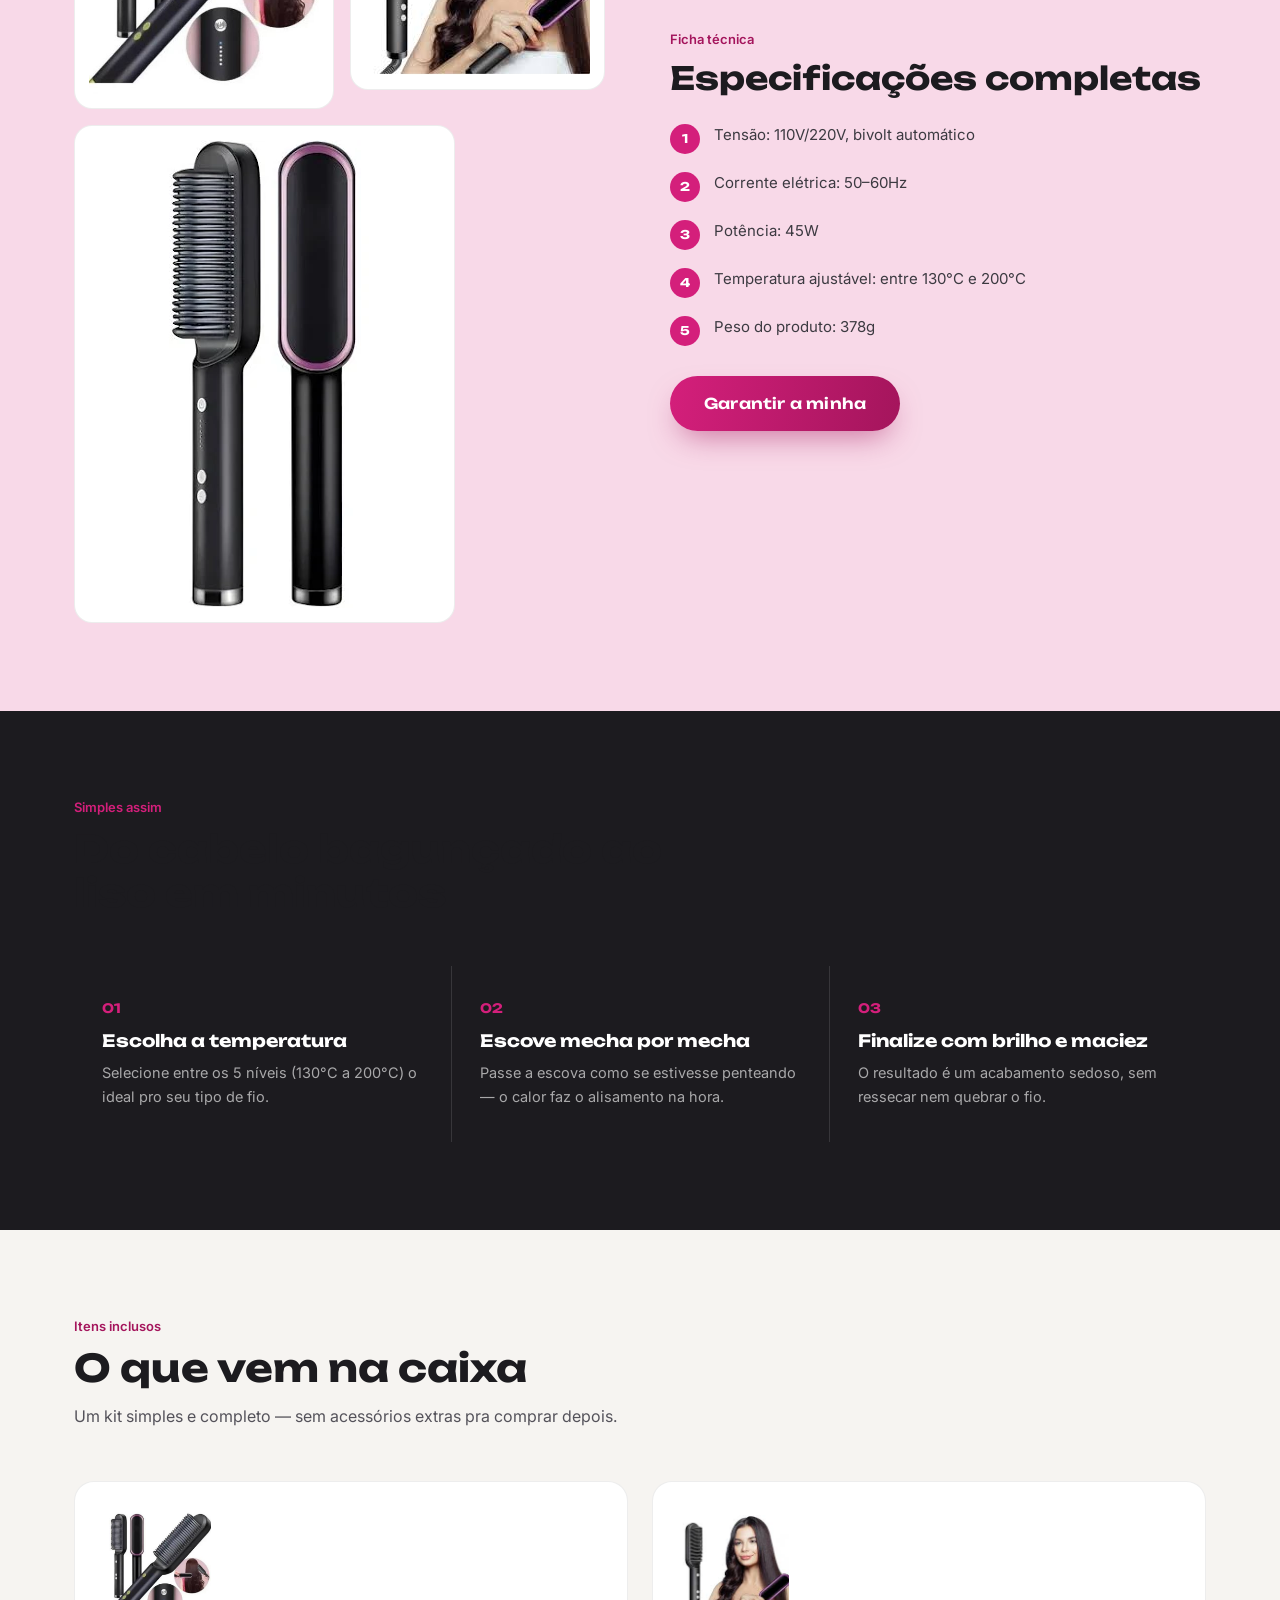
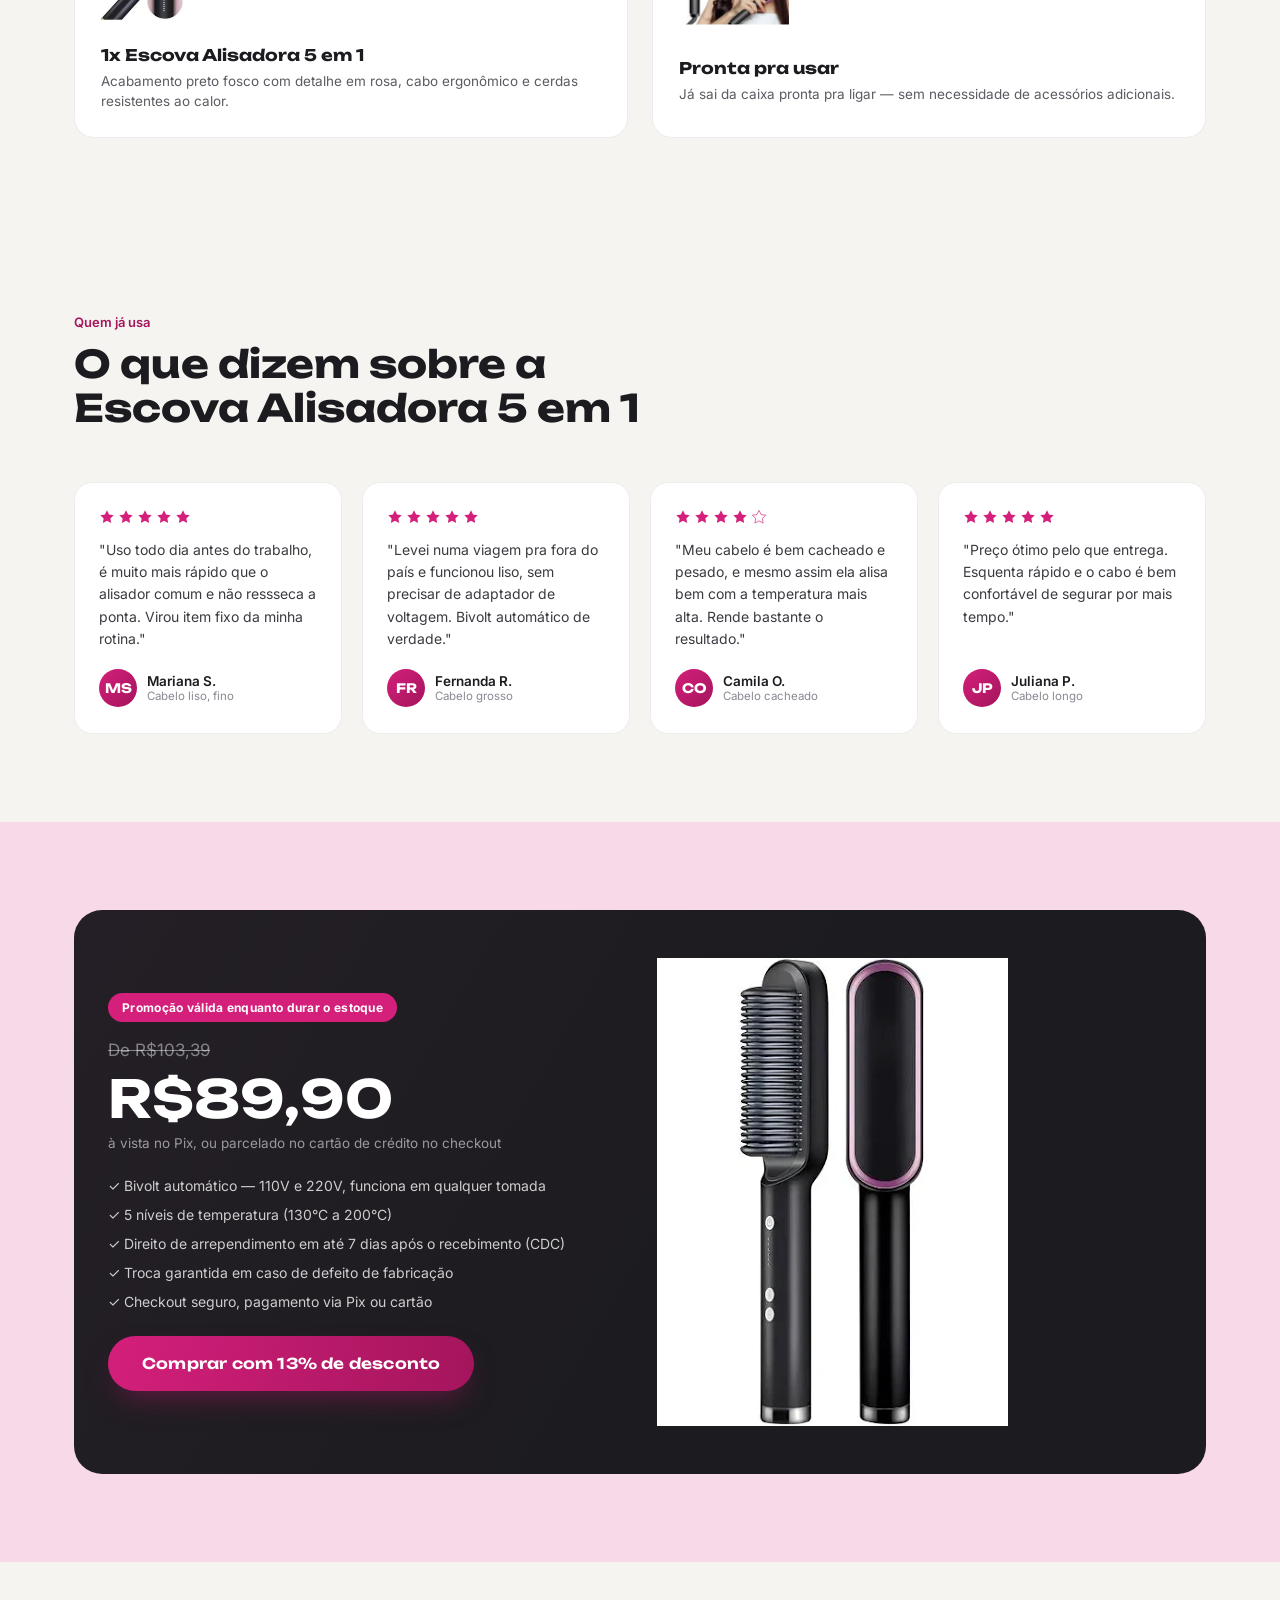
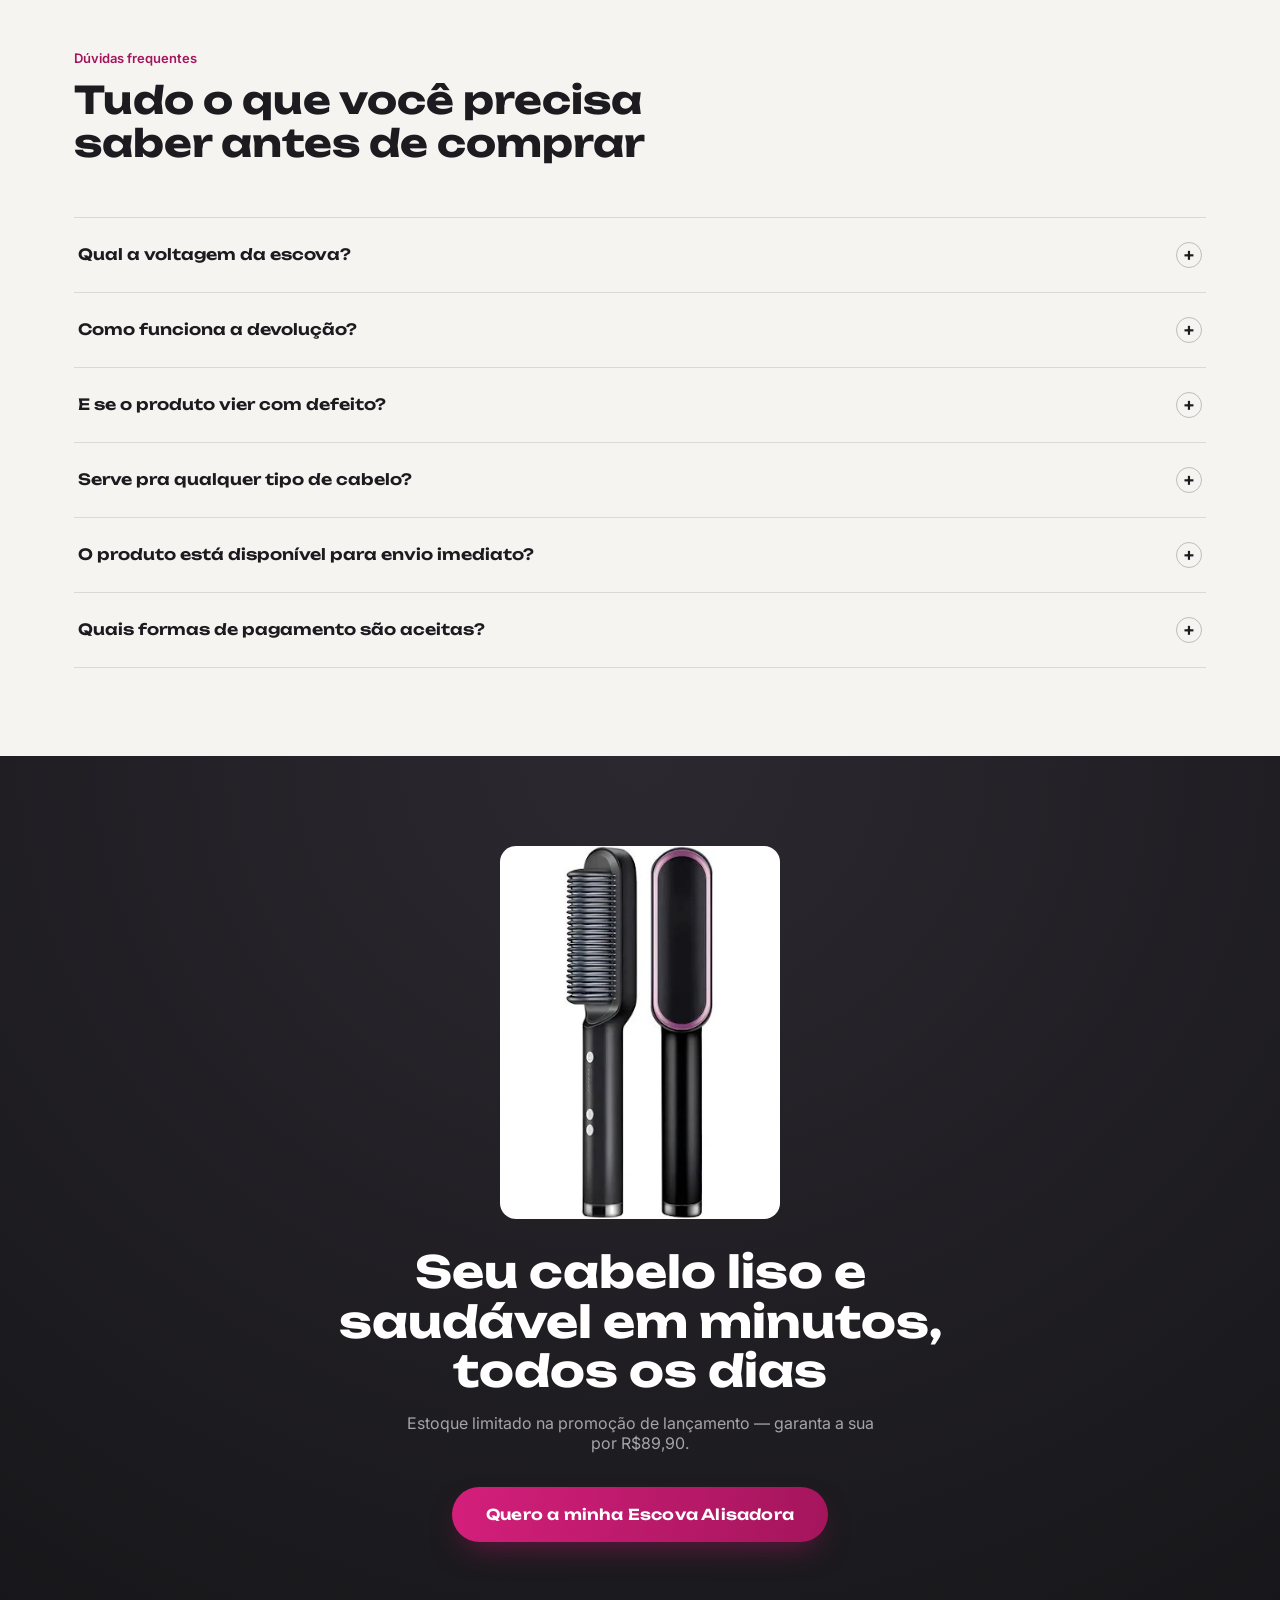
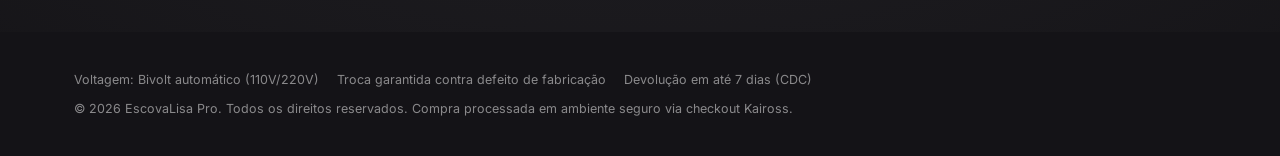
==== commit 7ec7abce: "Rename index-escova (1).html to index-escova.html" ====
--- a/index-escova.html
+++ b/index-escova.html
@@ -443,7 +443,7 @@
       <p>Um vídeo curto vale mais do que qualquer descrição — veja o resultado real, do fio bagunçado ao acabamento liso.</p>
     </div>
     <div style="max-width:820px;margin:0 auto;border-radius:22px;overflow:hidden;box-shadow:0 30px 60px -20px rgba(28,27,31,.35);background:#000;">
-      <video id="produtoVideo" controls playsinline preload="metadata" poster="[data-uri]" style="width:100%;display:block;max-height:520px;object-fit:cover;">
+      <video id="produtoVideo" controls playsinline preload="metadata" poster="[data-uri]" style="width:100%;display:block;max-height:520px;object-fit:cover;">
         <source src="video-escova.webm" type="video/webm">
         <source src="video-escova.mp4" type="video/mp4">
         Seu navegador não suporta a reprodução de vídeo.
